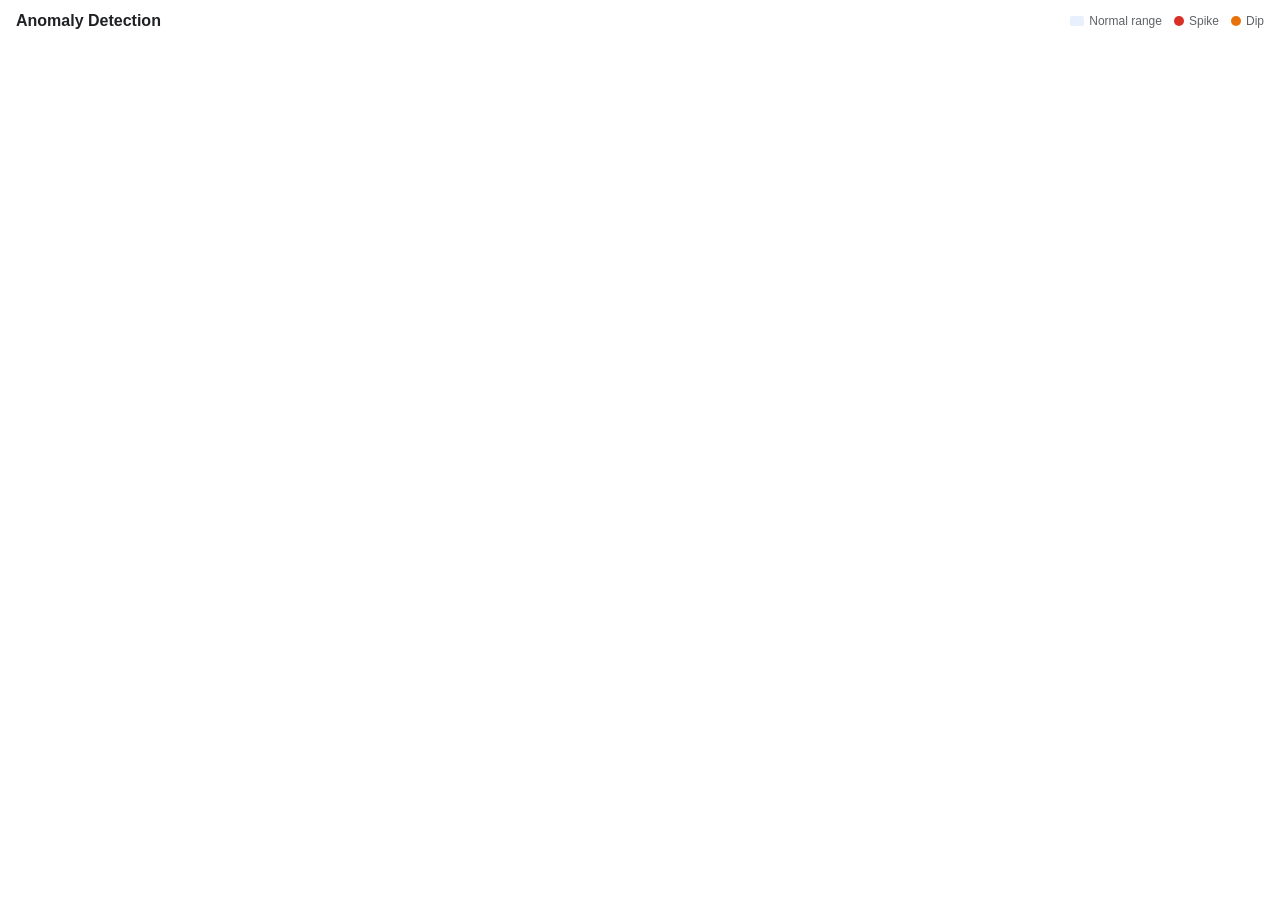
==== anomaly.html @ ee63525e "feat: Implement anomaly detection functionality with settings form and UI integration" ====
<!doctype html>
<html lang="en">
  <head>
    <meta charset="utf-8">
    <meta name="viewport" content="width=device-width, initial-scale=1">
    <title>Anomaly Detection</title>
    <link rel="stylesheet" href="./settings.css">
    <style>
      :root {
        color: #202124;
        font: 14px "Segoe UI", Arial, sans-serif;
      }

      * {
        box-sizing: border-box;
      }

      html,
      body {
        width: 100%;
        height: 100%;
        margin: 0;
      }

      body {
        position: relative;
        display: flex;
        flex-direction: column;
        min-width: 320px;
        background: #fff;
      }

      header {
        display: flex;
        flex-wrap: wrap;
        align-items: baseline;
        gap: 4px 12px;
        flex: 0 0 auto;
        padding: 12px 16px 8px;
      }

      h1 {
        margin: 0;
        font-size: 16px;
        font-weight: 600;
      }

      #summary {
        color: #5f6368;
        font-size: 12px;
      }

      .legend {
        display: flex;
        gap: 12px;
        margin-left: auto;
        color: #5f6368;
        font-size: 12px;
      }

      .legend span {
        display: inline-flex;
        align-items: center;
        gap: 5px;
      }

      .legend i {
        display: inline-block;
        width: 10px;
        height: 10px;
        border-radius: 50%;
      }

      .legend .band-swatch {
        width: 14px;
        border-radius: 2px;
        background: #e8f0fe;
      }

      #panels {
        position: relative;
        display: flex;
        flex: 1 1 auto;
        flex-direction: column;
        gap: 12px;
        min-height: 0;
        padding: 0 16px 12px;
        overflow-y: auto;
      }

      .panel {
        display: flex;
        flex: 1 0 220px;
        flex-direction: column;
        min-height: 220px;
        border-top: 1px solid #e8eaed;
        padding-top: 8px;
      }

      .panel-head {
        display: flex;
        flex-wrap: wrap;
        align-items: baseline;
        gap: 4px 10px;
      }

      .panel-title {
        font-weight: 600;
      }

      .panel-method {
        color: #5f6368;
        font-size: 11px;
      }

      .badge {
        padding: 1px 7px;
        border-radius: 10px;
        background: #f1f3f4;
        color: #5f6368;
        font-size: 11px;
        font-weight: 600;
      }

      .badge.alert {
        background: #fce8e6;
        color: #c5221f;
      }

      .stats {
        display: flex;
        flex-wrap: wrap;
        gap: 2px 16px;
        margin: 4px 0 2px;
        font-size: 12px;
      }

      .stat-name {
        color: #5f6368;
      }

      .stat-value {
        font-weight: 600;
        font-variant-numeric: tabular-nums;
      }

      .panel-chart {
        position: relative;
        flex: 1 1 auto;
        min-height: 140px;
      }

      .panel-chart svg {
        position: absolute;
        inset: 0;
        display: block;
        width: 100%;
        height: 100%;
        overflow: visible;
      }

      .panel-error {
        color: #5f6368;
        font-size: 12px;
      }

      .tick-label {
        fill: #5f6368;
        font-size: 11px;
      }

      .grid-line {
        stroke: #e8eaed;
        stroke-width: 1;
      }

      .axis-line {
        stroke: #9aa0a6;
        stroke-width: 1;
      }

      .band {
        fill: #e8f0fe;
      }

      .expected-line {
        fill: none;
        stroke: #80868b;
        stroke-width: 1.25;
        stroke-dasharray: 4 3;
      }

      .value-line {
        fill: none;
        stroke: #4e79a7;
        stroke-width: 2;
        stroke-linejoin: round;
      }

      .value-dot {
        fill: #4e79a7;
      }

      .anomaly-high {
        fill: #d93025;
        stroke: #fff;
        stroke-width: 1.5;
      }

      .anomaly-low {
        fill: #e8710a;
        stroke: #fff;
        stroke-width: 1.5;
      }

      .hover-target {
        fill: transparent;
      }

      .hover-target:hover {
        fill: rgba(60, 64, 67, 0.06);
      }

      #anomaly-list {
        flex: 0 0 auto;
        border-top: 1px solid #e8eaed;
        padding-top: 8px;
      }

      #anomaly-list h2 {
        margin: 0 0 6px;
        font-size: 13px;
        font-weight: 600;
      }

      #anomaly-list table {
        width: 100%;
        border-collapse: collapse;
        font-size: 12px;
        font-variant-numeric: tabular-nums;
      }

      #anomaly-list th {
        padding: 3px 8px 3px 0;
        border-bottom: 1px solid #dadce0;
        color: #5f6368;
        font-weight: 600;
        text-align: left;
        white-space: nowrap;
      }

      #anomaly-list td {
        padding: 3px 8px 3px 0;
        border-bottom: 1px solid #f1f3f4;
      }

      #anomaly-list .number {
        text-align: right;
      }

      .type-high {
        color: #c5221f;
        font-weight: 600;
      }

      .type-low {
        color: #b05a00;
        font-weight: 600;
      }

      #message {
        position: absolute;
        inset: 0;
        display: grid;
        place-items: center;
        padding: 24px;
        color: #5f6368;
        text-align: center;
      }

      #message[hidden] {
        display: none;
      }

      #tooltip {
        position: fixed;
        z-index: 2;
        max-width: 340px;
        padding: 8px 10px;
        border: 1px solid #dadce0;
        border-radius: 4px;
        background: #fff;
        box-shadow: 0 2px 6px rgba(60, 64, 67, 0.25);
        font-size: 12px;
        pointer-events: none;
      }

      #tooltip[hidden] {
        display: none;
      }

      .tooltip-title {
        margin-bottom: 4px;
        font-weight: 600;
      }

      .tooltip-row {
        display: flex;
        align-items: baseline;
        gap: 6px;
        line-height: 1.5;
      }

      .tooltip-name {
        color: #5f6368;
      }

      .tooltip-value {
        margin-left: auto;
        padding-left: 12px;
        font-weight: 600;
        text-align: right;
      }

      #settings-overlay {
        position: absolute;
        inset: 0;
        z-index: 3;
        display: flex;
        justify-content: center;
        align-items: flex-start;
        padding: 16px;
        overflow-y: auto;
        background: rgba(32, 33, 36, 0.35);
      }

      #settings-overlay[hidden] {
        display: none;
      }

      #settings-overlay .settings-form {
        width: 100%;
        max-width: 520px;
        padding: 12px 16px;
        border-radius: 6px;
        background: #fff;
        box-shadow: 0 4px 16px rgba(32, 33, 36, 0.3);
      }

      #preview-settings {
        padding: 3px 10px;
        border: 1px solid #dadce0;
        border-radius: 4px;
        background: #fff;
        font: inherit;
        font-size: 12px;
        cursor: pointer;
      }

      #preview-settings[hidden] {
        display: none;
      }
    </style>
    <script defer src="./vendor/tableau.extensions.1.latest.min.js"></script>
    <script defer src="./anomaly-detect.js"></script>
    <script defer src="./anomaly-settings-form.js"></script>
    <script defer src="./anomaly.js"></script>
  </head>
  <body>
    <header>
      <h1>Anomaly Detection</h1>
      <span id="summary" role="status"></span>
      <div class="legend" aria-label="Legend">
        <span><i class="band-swatch"></i>Normal range</span>
        <span><i style="background:#d93025"></i>Spike</span>
        <span><i style="background:#e8710a"></i>Dip</span>
        <button id="preview-settings" type="button" hidden>Settings</button>
      </div>
    </header>
    <main id="panels" aria-label="Anomaly charts">
      <div id="message" role="status" hidden></div>
    </main>
    <div id="tooltip" role="tooltip" hidden></div>
    <div id="settings-overlay" hidden>
      <div id="settings-form" class="settings-form" role="dialog" aria-label="Anomaly detection settings"></div>
    </div>
  </body>
</html>
---- settings.css ----
.settings-form {
  color: #202124;
  font: 13px "Segoe UI", Arial, sans-serif;
}

.settings-section {
  margin: 0 0 12px;
  padding: 8px 12px 10px;
  border: 1px solid #dadce0;
  border-radius: 4px;
}

.settings-section legend {
  padding: 0 4px;
  font-weight: 600;
}

.settings-form select,
.settings-form .number-input {
  padding: 3px 4px;
  border: 1px solid #dadce0;
  border-radius: 3px;
  background: #fff;
  font: inherit;
  font-size: 12px;
}

.settings-form select:disabled,
.settings-form input:disabled {
  opacity: 0.5;
}

.settings-form .number-input {
  width: 56px;
}

.settings-form input[type="text"] {
  padding: 3px 6px;
  border: 1px solid #dadce0;
  border-radius: 3px;
  font: inherit;
  font-size: 12px;
}

.settings-form .text-input {
  flex: 1 1 200px;
  min-width: 0;
}

.settings-form .number-text {
  width: 90px;
}

.settings-form .symbol-text {
  width: 40px;
}

.settings-form input[type="color"] {
  width: 32px;
  height: 22px;
  padding: 0;
  border: 1px solid #dadce0;
  border-radius: 3px;
  background: #fff;
  cursor: pointer;
}

.measure-table {
  width: 100%;
  border-collapse: collapse;
}

.measure-table th {
  padding: 2px 6px 4px 0;
  color: #5f6368;
  font-size: 11px;
  font-weight: 600;
  text-align: left;
}

.measure-table td {
  padding: 3px 6px 3px 0;
}

.measure-name {
  max-width: 200px;
  overflow: hidden;
  text-overflow: ellipsis;
  white-space: nowrap;
}

.settings-form .check {
  display: flex;
  align-items: center;
  gap: 4px;
  margin: 3px 0;
  cursor: pointer;
}

.settings-form .check.strong {
  font-weight: 600;
}

.settings-form .check-list {
  display: flex;
  flex-wrap: wrap;
  gap: 0 16px;
}

.settings-form .row {
  display: flex;
  flex-wrap: wrap;
  align-items: center;
  gap: 6px;
  margin: 3px 0;
}

.settings-form .group-title {
  margin: 10px 0 2px;
  color: #5f6368;
  font-size: 11px;
  font-weight: 600;
  text-transform: uppercase;
}

.settings-form .hint {
  margin: 0;
  color: #5f6368;
}

.settings-buttons {
  display: flex;
  align-items: center;
  gap: 8px;
}

.settings-buttons .spacer {
  flex: 1 1 auto;
}

.settings-buttons button {
  padding: 5px 14px;
  border: 1px solid #dadce0;
  border-radius: 4px;
  background: #fff;
  color: inherit;
  font: inherit;
  cursor: pointer;
}

.settings-buttons button.primary {
  border-color: #1a73e8;
  background: #1a73e8;
  color: #fff;
}
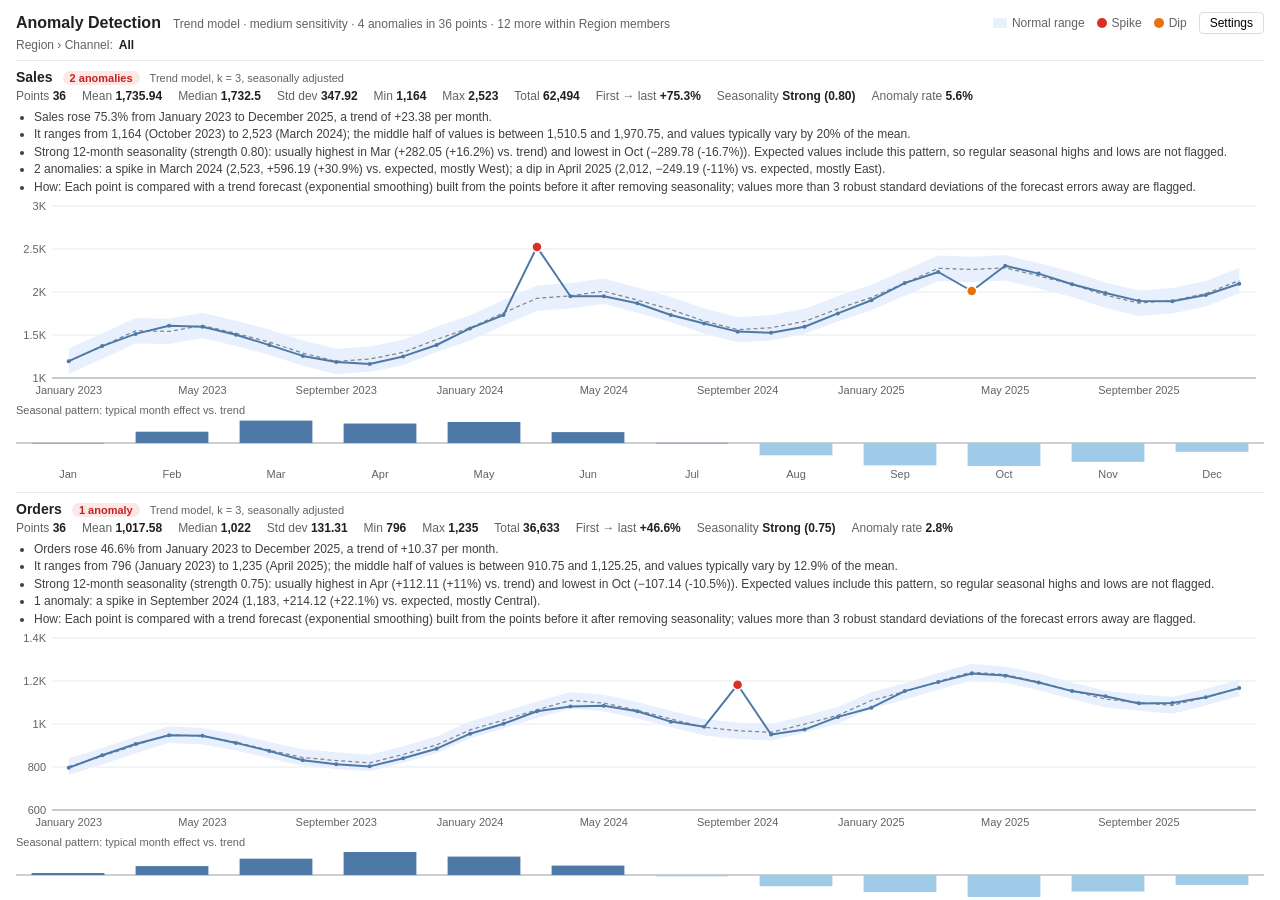
==== commit 8ac83add: "refactor: code structure for improved readability and maintainability" ====
--- a/anomaly.html
+++ b/anomaly.html
@@ -90,9 +90,8 @@
 
       .panel {
         display: flex;
-        flex: 1 0 220px;
+        flex: 1 0 auto;
         flex-direction: column;
-        min-height: 220px;
         border-top: 1px solid #e8eaed;
         padding-top: 8px;
       }
@@ -147,7 +146,7 @@
       .panel-chart {
         position: relative;
         flex: 1 1 auto;
-        min-height: 140px;
+        min-height: 200px;
       }
 
       .panel-chart svg {
@@ -159,11 +158,6 @@
         overflow: visible;
       }
 
-      .panel-error {
-        color: #5f6368;
-        font-size: 12px;
-      }
-
       .tick-label {
         fill: #5f6368;
         font-size: 11px;
@@ -221,26 +215,26 @@
         fill: rgba(60, 64, 67, 0.06);
       }
 
-      #anomaly-list {
+      .table-section {
         flex: 0 0 auto;
         border-top: 1px solid #e8eaed;
         padding-top: 8px;
       }
 
-      #anomaly-list h2 {
+      .table-section h2 {
         margin: 0 0 6px;
         font-size: 13px;
         font-weight: 600;
       }
 
-      #anomaly-list table {
+      .table-section table {
         width: 100%;
         border-collapse: collapse;
         font-size: 12px;
         font-variant-numeric: tabular-nums;
       }
 
-      #anomaly-list th {
+      .table-section th {
         padding: 3px 8px 3px 0;
         border-bottom: 1px solid #dadce0;
         color: #5f6368;
@@ -249,13 +243,126 @@
         white-space: nowrap;
       }
 
-      #anomaly-list td {
+      .table-section td {
         padding: 3px 8px 3px 0;
         border-bottom: 1px solid #f1f3f4;
-      }
-
-      #anomaly-list .number {
+        vertical-align: top;
+      }
+
+      .table-section .number {
         text-align: right;
+      }
+
+      .table-section .nowrap {
+        white-space: nowrap;
+      }
+
+      .table-section .strong {
+        font-weight: 600;
+      }
+
+      .table-section .why {
+        min-width: 260px;
+        color: #5f6368;
+        font-variant-numeric: normal;
+      }
+
+      .table-hint {
+        margin: 0 0 6px;
+        color: #5f6368;
+        font-size: 12px;
+      }
+
+      tr.drillable {
+        cursor: pointer;
+      }
+
+      tr.drillable:hover,
+      tr.drillable:focus {
+        outline: none;
+        background: #f1f3f4;
+      }
+
+      #breadcrumb {
+        display: flex;
+        flex-wrap: wrap;
+        flex-basis: 100%;
+        align-items: center;
+        gap: 2px 6px;
+        font-size: 12px;
+      }
+
+      #breadcrumb:empty {
+        display: none;
+      }
+
+      .crumb-label {
+        color: #5f6368;
+      }
+
+      .crumb {
+        padding: 0;
+        border: 0;
+        background: none;
+        color: #1a73e8;
+        font: inherit;
+        cursor: pointer;
+      }
+
+      .crumb:hover {
+        text-decoration: underline;
+      }
+
+      .crumb-current {
+        font-weight: 600;
+      }
+
+      .crumb-separator {
+        color: #9aa0a6;
+      }
+
+      .explanation {
+        margin: 4px 0;
+        padding-left: 18px;
+        color: #3c4043;
+        font-size: 12px;
+        line-height: 1.45;
+      }
+
+      .profile-title {
+        margin-top: 4px;
+        color: #5f6368;
+        font-size: 11px;
+      }
+
+      .season-profile {
+        position: relative;
+        flex: 0 0 64px;
+        height: 64px;
+      }
+
+      .season-profile svg {
+        position: absolute;
+        inset: 0;
+        width: 100%;
+        height: 100%;
+      }
+
+      .season-up {
+        fill: #4e79a7;
+      }
+
+      .season-down {
+        fill: #a0cbe8;
+      }
+
+      .tooltip-note {
+        max-width: 320px;
+        margin-top: 6px;
+        padding-top: 6px;
+        border-top: 1px solid #e8eaed;
+        color: #3c4043;
+        line-height: 1.4;
       }
 
       .type-high {
@@ -376,6 +483,7 @@
         <span><i style="background:#e8710a"></i>Dip</span>
         <button id="preview-settings" type="button" hidden>Settings</button>
       </div>
+      <nav id="breadcrumb" aria-label="Drill-down path"></nav>
     </header>
     <main id="panels" aria-label="Anomaly charts">
       <div id="message" role="status" hidden></div>
